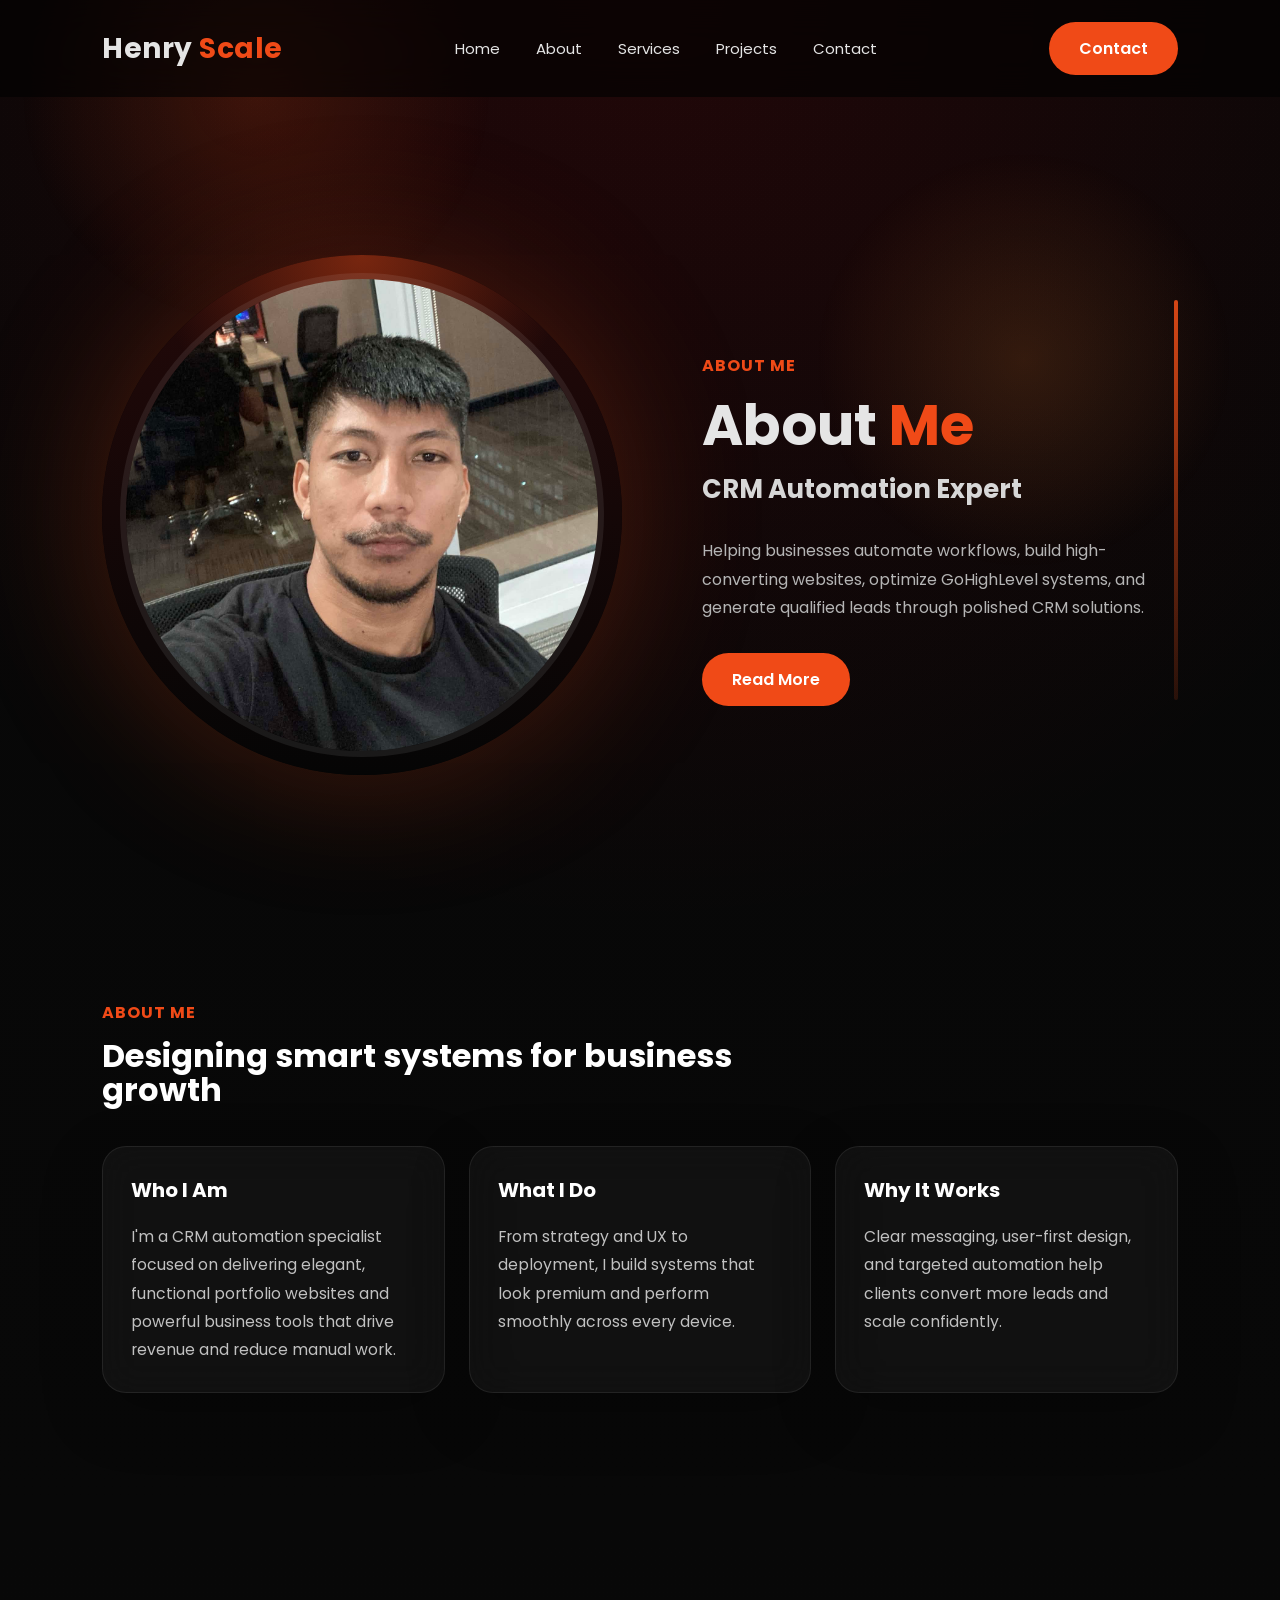
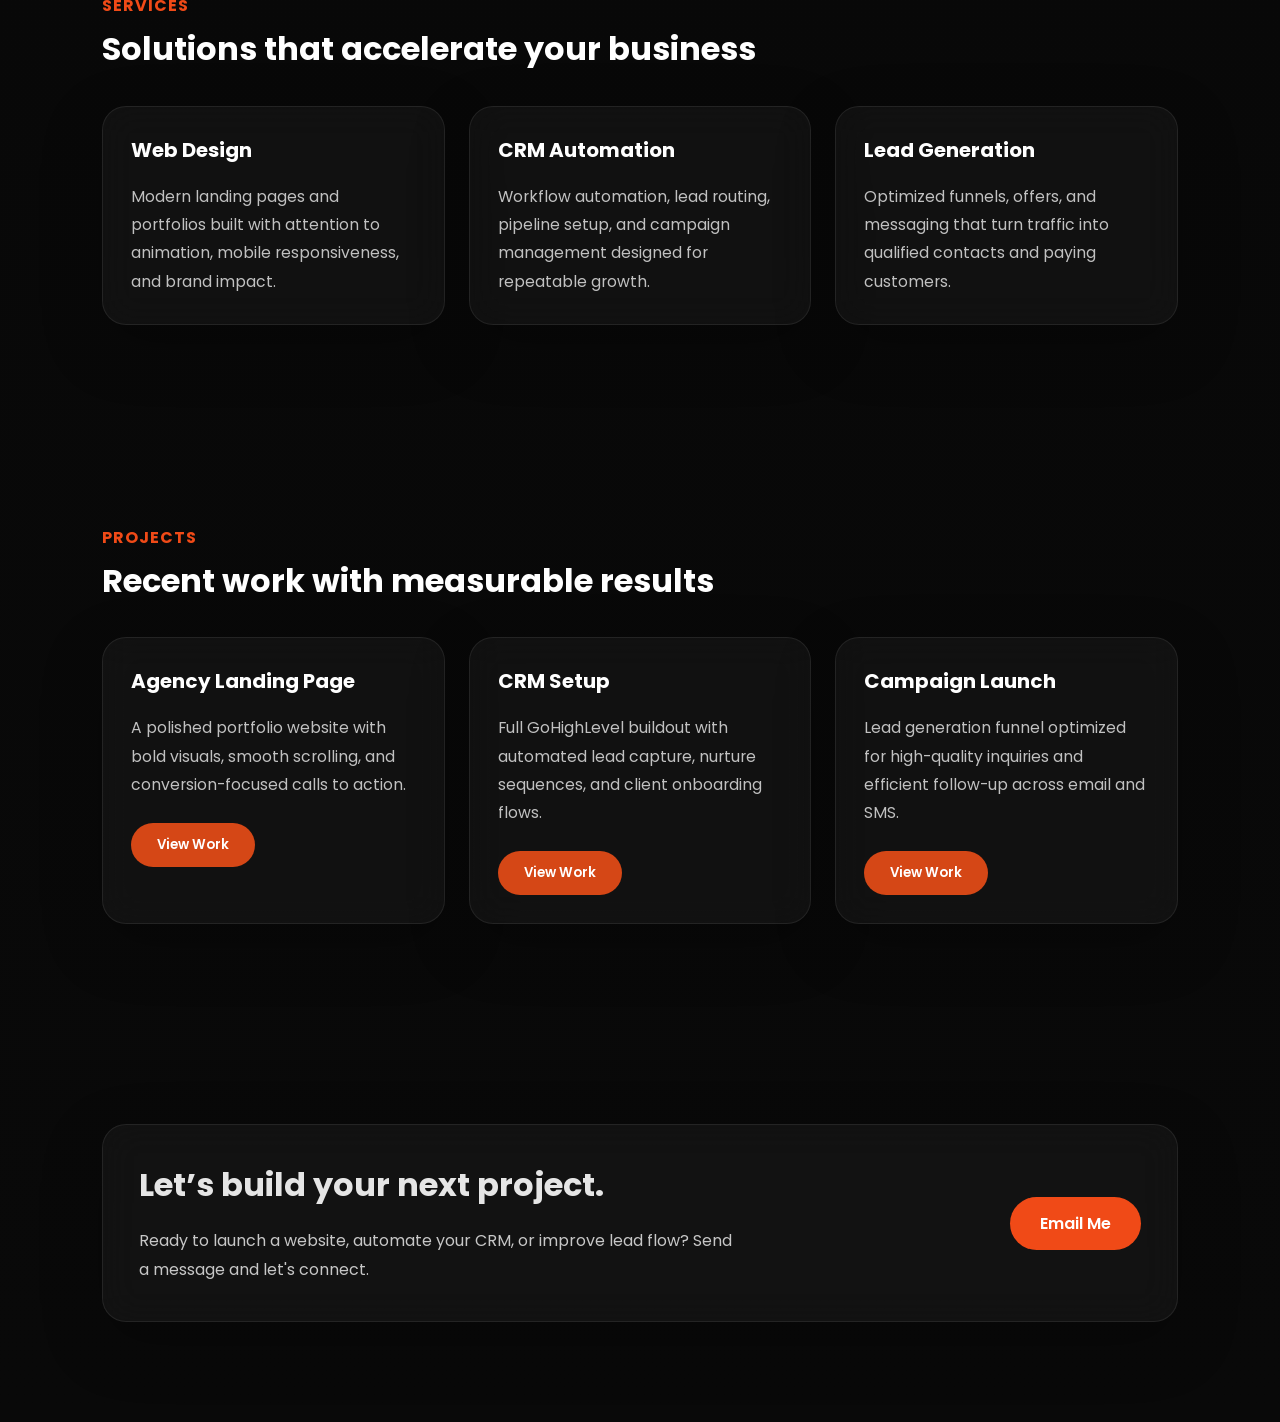
==== index/index.html @ 621b2a61 "Initial portfolio website" ====
<!DOCTYPE html>
<html lang="en">

<head>
    <meta charset="UTF-8">
    <meta name="viewport" content="width=device-width, initial-scale=1.0">
    <title>Henry Scale | Portfolio</title>

    <link rel="preconnect" href="https://fonts.googleapis.com">
    <link rel="preconnect" href="https://fonts.gstatic.com" crossorigin>
    <link href="https://fonts.googleapis.com/css2?family=Poppins:wght@200;300;400;500;600;700;800&display=swap" rel="stylesheet">
    <link rel="stylesheet" href="../css/style.css">
</head>

<body>
    <header>
        <nav class="navbar">
            <div class="logo">Henry <span>Scale</span></div>
            <ul class="nav-links">
                <li><a href="#home">Home</a></li>
                <li><a href="#about">About</a></li>
                <li><a href="#services">Services</a></li>
                <li><a href="#projects">Projects</a></li>
                <li><a href="#contact">Contact</a></li>
            </ul>
            <a href="#contact" class="btn">Contact</a>
        </nav>
    </header>

    <main>
        <section class="hero" id="home">
            <div class="hero-left">
                <div class="image-circle">
                    <img src="../images/profile.png.jpg" alt="Henry Scale">
                </div>
            </div>
            <div class="hero-right">
                <p class="eyebrow">About Me</p>
                <h1>About <span>Me</span></h1>
                <h2>CRM Automation Expert</h2>
                <p>Helping businesses automate workflows, build high-converting websites, optimize GoHighLevel systems, and generate qualified leads through polished CRM solutions.</p>
                <a href="#contact" class="btn btn-read-more">Read More</a>
            </div>
        </section>

        <section class="about" id="about">
            <div class="section-head">
                <span>About Me</span>
                <h2>Designing smart systems for business growth</h2>
            </div>
            <div class="about-grid">
                <div class="about-card">
                    <h3>Who I Am</h3>
                    <p>I'm a CRM automation specialist focused on delivering elegant, functional portfolio websites and powerful business tools that drive revenue and reduce manual work.</p>
                </div>
                <div class="about-card">
                    <h3>What I Do</h3>
                    <p>From strategy and UX to deployment, I build systems that look premium and perform smoothly across every device.</p>
                </div>
                <div class="about-card">
                    <h3>Why It Works</h3>
                    <p>Clear messaging, user-first design, and targeted automation help clients convert more leads and scale confidently.</p>
                </div>
            </div>
        </section>

        <section class="services" id="services">
            <div class="section-head">
                <span>Services</span>
                <h2>Solutions that accelerate your business</h2>
            </div>
            <div class="service-grid">
                <article class="service-card">
                    <h3>Web Design</h3>
                    <p>Modern landing pages and portfolios built with attention to animation, mobile responsiveness, and brand impact.</p>
                </article>
                <article class="service-card">
                    <h3>CRM Automation</h3>
                    <p>Workflow automation, lead routing, pipeline setup, and campaign management designed for repeatable growth.</p>
                </article>
                <article class="service-card">
                    <h3>Lead Generation</h3>
                    <p>Optimized funnels, offers, and messaging that turn traffic into qualified contacts and paying customers.</p>
                </article>
            </div>
        </section>

        <section class="projects" id="projects">
            <div class="section-head">
                <span>Projects</span>
                <h2>Recent work with measurable results</h2>
            </div>
            <div class="project-grid">
                <article class="project-card">
                    <h3>Agency Landing Page</h3>
                    <p>A polished portfolio website with bold visuals, smooth scrolling, and conversion-focused calls to action.</p>
                    <button class="project-btn" data-modal="modal-1">View Work</button>
                </article>
                <article class="project-card">
                    <h3>CRM Setup</h3>
                    <p>Full GoHighLevel buildout with automated lead capture, nurture sequences, and client onboarding flows.</p>
                    <button class="project-btn" data-modal="modal-2">View Work</button>
                </article>
                <article class="project-card">
                    <h3>Campaign Launch</h3>
                    <p>Lead generation funnel optimized for high-quality inquiries and efficient follow-up across email and SMS.</p>
                    <button class="project-btn" data-modal="modal-3">View Work</button>
                </article>
            </div>
        </section>

        <section class="contact" id="contact">
            <div class="contact-card">
                <div>
                    <h2>Let’s build your next project.</h2>
                    <p>Ready to launch a website, automate your CRM, or improve lead flow? Send a message and let's connect.</p>
                </div>
                <a href="mailto:hello@henryscale.com" class="btn">Email Me</a>
            </div>
        </section>

        <div class="modal-overlay" id="modal-1">
            <div class="modal-card">
                <button class="modal-close">×</button>
                <h3>Agency Landing Page Samples</h3>
                <p>Examples of polished portfolio pages built for agencies and personal brands, with strong visuals and conversion-focused layouts.</p>
                <ul>
                    <li>Landing page design with hero call-to-action and service highlights</li>
                    <li>Responsive mobile layout with animated section transitions</li>
                    <li>Custom portfolio gallery with client testimonials</li>
                </ul>
            </div>
        </div>

        <div class="modal-overlay" id="modal-2">
            <div class="modal-card">
                <button class="modal-close">×</button>
                <h3>CRM Setup Samples</h3>
                <p>CRM setups that include automated lead capture, email sequences, appointment workflows, and pipeline management.</p>
                <ul>
                    <li>Automated client intake forms and lead qualification funnels</li>
                    <li>Pipeline stages and task automation for sales teams</li>
                    <li>Follow-up reminders, SMS nurture flows, and reporting dashboards</li>
                </ul>
            </div>
        </div>

        <div class="modal-overlay" id="modal-3">
            <div class="modal-card">
                <button class="modal-close">×</button>
                <h3>Campaign Launch Samples</h3>
                <p>Campaign examples showing lead magnets, email funnels, and retargeting flows designed to convert prospects.</p>
                <ul>
                    <li>High-converting landing pages with lead capture offers</li>
                    <li>Multi-step email and SMS sequences for new leads</li>
                    <li>Performance tracking for CPL and conversion optimization</li>
                </ul>
            </div>
        </div>
    </main>

    <script src="../js/script.js"></script>
</body>
</html>
---- css/style.css ----
* {
    margin: 0;
    padding: 0;
    box-sizing: border-box;
    font-family: 'Poppins', sans-serif;
}

:root {
    --bg: #050505;
    --surface: #0f0f10;
    --text: #e5e5e5;
    --muted: #9a9a9a;
    --accent: #f04a17;
    --accent-dark: #b20710;
}

html {
    scroll-behavior: smooth;
}

body {
    background: radial-gradient(circle at top, rgba(229, 9, 20, 0.12), transparent 30%),
        linear-gradient(180deg, #070707 0%, #090909 100%);
    color: var(--text);
    overflow-x: hidden;
}

a {
    text-decoration: none;
    color: inherit;
}

ul {
    list-style: none;
}

img {
    max-width: 100%;
    display: block;
}

body::before {
    content: '';
    position: fixed;
    inset: 0;
    background: radial-gradient(circle at 20% 10%, rgba(224, 74, 23, 0.2), transparent 18%),
        radial-gradient(circle at 80% 40%, rgba(255, 143, 54, 0.14), transparent 18%);
    pointer-events: none;
    z-index: -1;
}

.navbar {
    width: 100%;
    display: flex;
    justify-content: space-between;
    align-items: center;
    padding: 22px 8%;
    position: fixed;
    top: 0;
    left: 0;
    background: rgba(3, 3, 3, 0.65);
    backdrop-filter: blur(18px);
    z-index: 1000;
}

.logo {
    font-size: 28px;
    font-weight: 700;
    letter-spacing: 0.5px;
}

.logo span {
    color: var(--accent);
}

.nav-links {
    display: flex;
    gap: 36px;
    align-items: center;
}

.nav-links a {
    font-size: 15px;
    color: var(--text);
    transition: color 0.25s ease;
}

.nav-links a:hover,
.nav-links a:focus {
    color: var(--accent);
}

.btn,
.btn-outline {
    display: inline-flex;
    align-items: center;
    justify-content: center;
    border-radius: 999px;
    font-weight: 600;
    transition: all 0.3s ease;
}

.btn {
    padding: 14px 30px;
    background: var(--accent);
    color: white;
}

.btn:hover {
    background: var(--accent-dark);
    box-shadow: 0 0 30px rgba(224, 74, 23, 0.3);
}

.btn-outline {
    padding: 14px 30px;
    border: 2px solid var(--accent);
    color: var(--text);
}

.btn-outline:hover {
    background: rgba(224, 74, 23, 0.1);
    border-color: rgba(224, 74, 23, 0.9);
}

.btn-read-more {
    margin-top: 30px;
}

main {
    padding-top: 100px;
}

.hero {
    width: 100%;
    min-height: calc(100vh - 100px);
    display: grid;
    grid-template-columns: 1fr 1fr;
    align-items: center;
    gap: 80px;
    padding: 120px 8% 90px;
    position: relative;
}

.hero::after {
    content: '';
    position: absolute;
    right: 8%;
    top: 25%;
    width: 4px;
    height: 50%;
    background: linear-gradient(180deg, rgba(224, 74, 23, 0.95), rgba(224, 74, 23, 0.15));
    border-radius: 999px;
}

.hero-left {
    display: flex;
    justify-content: center;
}

.hero-right {
    max-width: 520px;
}

.hero-right .eyebrow {
    color: var(--accent);
    letter-spacing: 1px;
    text-transform: uppercase;
    margin-bottom: 18px;
    font-weight: 700;
}

.hero-right h1 {
    font-size: clamp(3.5rem, 4vw, 5.2rem);
    line-height: 0.95;
    margin: 0;
}

.hero-right h1 span {
    color: var(--accent);
}

.hero-right h2 {
    margin-top: 18px;
    font-size: clamp(1.6rem, 2vw, 2.4rem);
    color: #d7d7d7;
}

.hero-right p {
    margin-top: 28px;
    line-height: 1.8;
    font-size: 1rem;
    color: #b5b5b5;
    max-width: 540px;
}

.image-circle {
    width: 520px;
    height: 520px;
    border-radius: 50%;
    background: radial-gradient(circle at top, rgba(224, 74, 23, 0.45), transparent 35%),
        radial-gradient(circle at center, rgba(255, 255, 255, 0.08), transparent 40%),
        linear-gradient(180deg, #240909 0%, #050505 100%);
    box-shadow: 0 0 140px rgba(224, 74, 23, 0.28);
    display: grid;
    place-items: center;
    animation: float 6s ease-in-out infinite;
    padding: 18px;
}

.image-circle img {
    width: 100%;
    height: 100%;
    border-radius: 50%;
    object-fit: cover;
    border: 6px solid rgba(255, 255, 255, 0.08);
}

@keyframes float {
    0%, 100% {
        transform: translateY(0px);
    }
    50% {
        transform: translateY(-18px);
    }
}

.section-head {
    max-width: 720px;
    margin-bottom: 40px;
}

.section-head span {
    display: inline-block;
    color: var(--accent);
    font-weight: 700;
    letter-spacing: 1px;
    text-transform: uppercase;
    margin-bottom: 14px;
}

.section-head h2 {
    font-size: clamp(2rem, 2.5vw, 3rem);
    line-height: 1.05;
    color: white;
}

.about,
.services,
.projects,
.contact {
    padding: 100px 8%;
}

.about-grid,
.service-grid,
.project-grid {
    display: grid;
    gap: 24px;
}

.about-grid {
    grid-template-columns: repeat(3, minmax(220px, 1fr));
}

.about-card,
.service-card,
.project-card,
.contact-card {
    background: rgba(255, 255, 255, 0.04);
    border: 1px solid rgba(255, 255, 255, 0.08);
    border-radius: 24px;
    padding: 28px;
    backdrop-filter: blur(18px);
    box-shadow: 0 20px 60px rgba(0, 0, 0, 0.25);
}

.about-card h3,
.service-card h3,
.project-card h3 {
    margin-bottom: 18px;
    font-size: 1.25rem;
    color: white;
}

.about-card p,
.service-card p,
.project-card p {
    line-height: 1.8;
    color: #c1c1c1;
    font-size: 0.98rem;
}

.service-grid {
    grid-template-columns: repeat(3, minmax(240px, 1fr));
}

.project-grid {
    grid-template-columns: repeat(3, minmax(240px, 1fr));
}

.contact-card {
    display: flex;
    justify-content: space-between;
    align-items: center;
    gap: 24px;
    padding: 36px;
}

.contact-card h2 {
    font-size: clamp(2rem, 2.2vw, 2.6rem);
    margin-bottom: 18px;
}

.contact-card p {
    color: #c7c7c7;
    line-height: 1.8;
    max-width: 600px;
}

.contact-card .btn {
    white-space: nowrap;
}

.project-btn {
    margin-top: 24px;
    width: fit-content;
    padding: 12px 26px;
    border: none;
    border-radius: 999px;
    background: rgba(224, 74, 23, 0.95);
    color: white;
    font-weight: 600;
    cursor: pointer;
    transition: transform 0.2s ease, box-shadow 0.2s ease;
}

.project-btn:hover {
    transform: translateY(-2px);
    box-shadow: 0 14px 24px rgba(224, 74, 23, 0.22);
}

.modal-overlay {
    position: fixed;
    inset: 0;
    display: none;
    align-items: center;
    justify-content: center;
    background: rgba(0, 0, 0, 0.85);
    z-index: 1100;
    padding: 28px;
}

.modal-overlay.active {
    display: flex;
}

.modal-card {
    width: min(680px, 100%);
    background: #0b0b0b;
    border: 1px solid rgba(255, 255, 255, 0.08);
    border-radius: 28px;
    padding: 32px 34px;
    box-shadow: 0 24px 80px rgba(0, 0, 0, 0.4);
    position: relative;
}

.modal-card h3 {
    margin-bottom: 18px;
    color: white;
}

.modal-card p {
    color: #c7c7c7;
    line-height: 1.8;
    margin-bottom: 18px;
}

.modal-card ul {
    list-style: disc;
    margin-left: 20px;
    color: #d1d1d1;
    line-height: 1.85;
}

.modal-card ul li {
    margin-bottom: 12px;
}

.modal-close {
    position: absolute;
    top: 20px;
    right: 20px;
    width: 42px;
    height: 42px;
    border: none;
    border-radius: 50%;
    background: rgba(255, 255, 255, 0.08);
    color: white;
    font-size: 22px;
    cursor: pointer;
    display: grid;
    place-items: center;
    transition: background 0.2s ease;
}

.modal-close:hover {
    background: rgba(224, 74, 23, 0.9);
}

.sticky {
    background: rgba(10, 10, 10, 0.95);
    box-shadow: 0 16px 40px rgba(0, 0, 0, 0.35);
}

@media (max-width: 1080px) {
    .hero {
        grid-template-columns: 1fr;
        text-align: center;
        padding-top: 140px;
    }

    .hero-left,
    .hero-right {
        width: 100%;
    }

    .hero-right {
        justify-content: center;
    }

    .about-grid,
    .service-grid,
    .project-grid {
        grid-template-columns: repeat(2, minmax(220px, 1fr));
    }
}

@media (max-width: 820px) {
    .navbar {
        padding: 18px 6%;
    }

    .nav-links {
        display: none;
    }

    .hero {
        padding: 120px 6% 60px;
    }

    .section-head h2 {
        font-size: 2rem;
    }

    .about-grid,
    .service-grid,
    .project-grid {
        grid-template-columns: 1fr;
    }

    .contact-card {
        flex-direction: column;
        align-items: flex-start;
    }
}

@media (max-width: 600px) {
    .hero {
        padding: 100px 5% 50px;
    }

    .hero-left h1 {
        font-size: 3.5rem;
    }

    .hero-left h2 {
        font-size: 1.8rem;
    }

    .btn,
    .btn-outline {
        width: 100%;
    }

    .hero-buttons {
        flex-direction: column;
    }
}
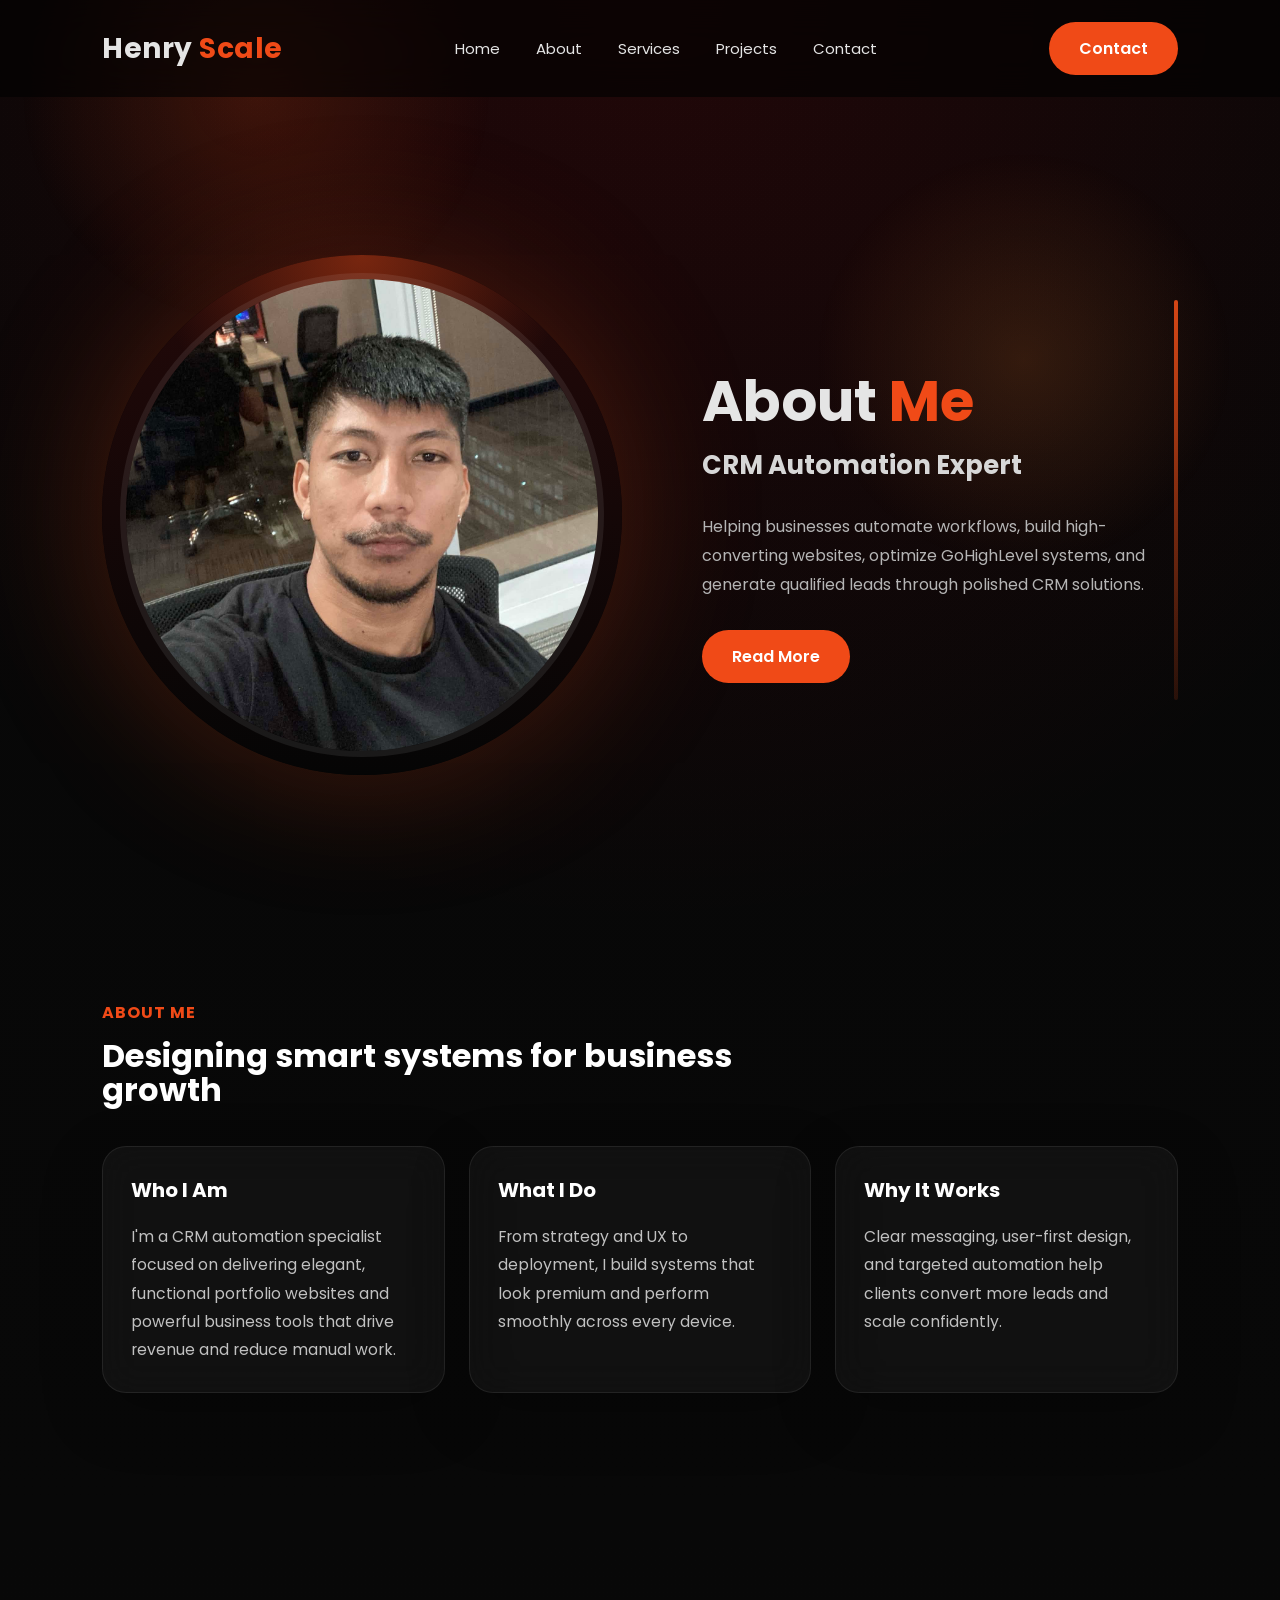
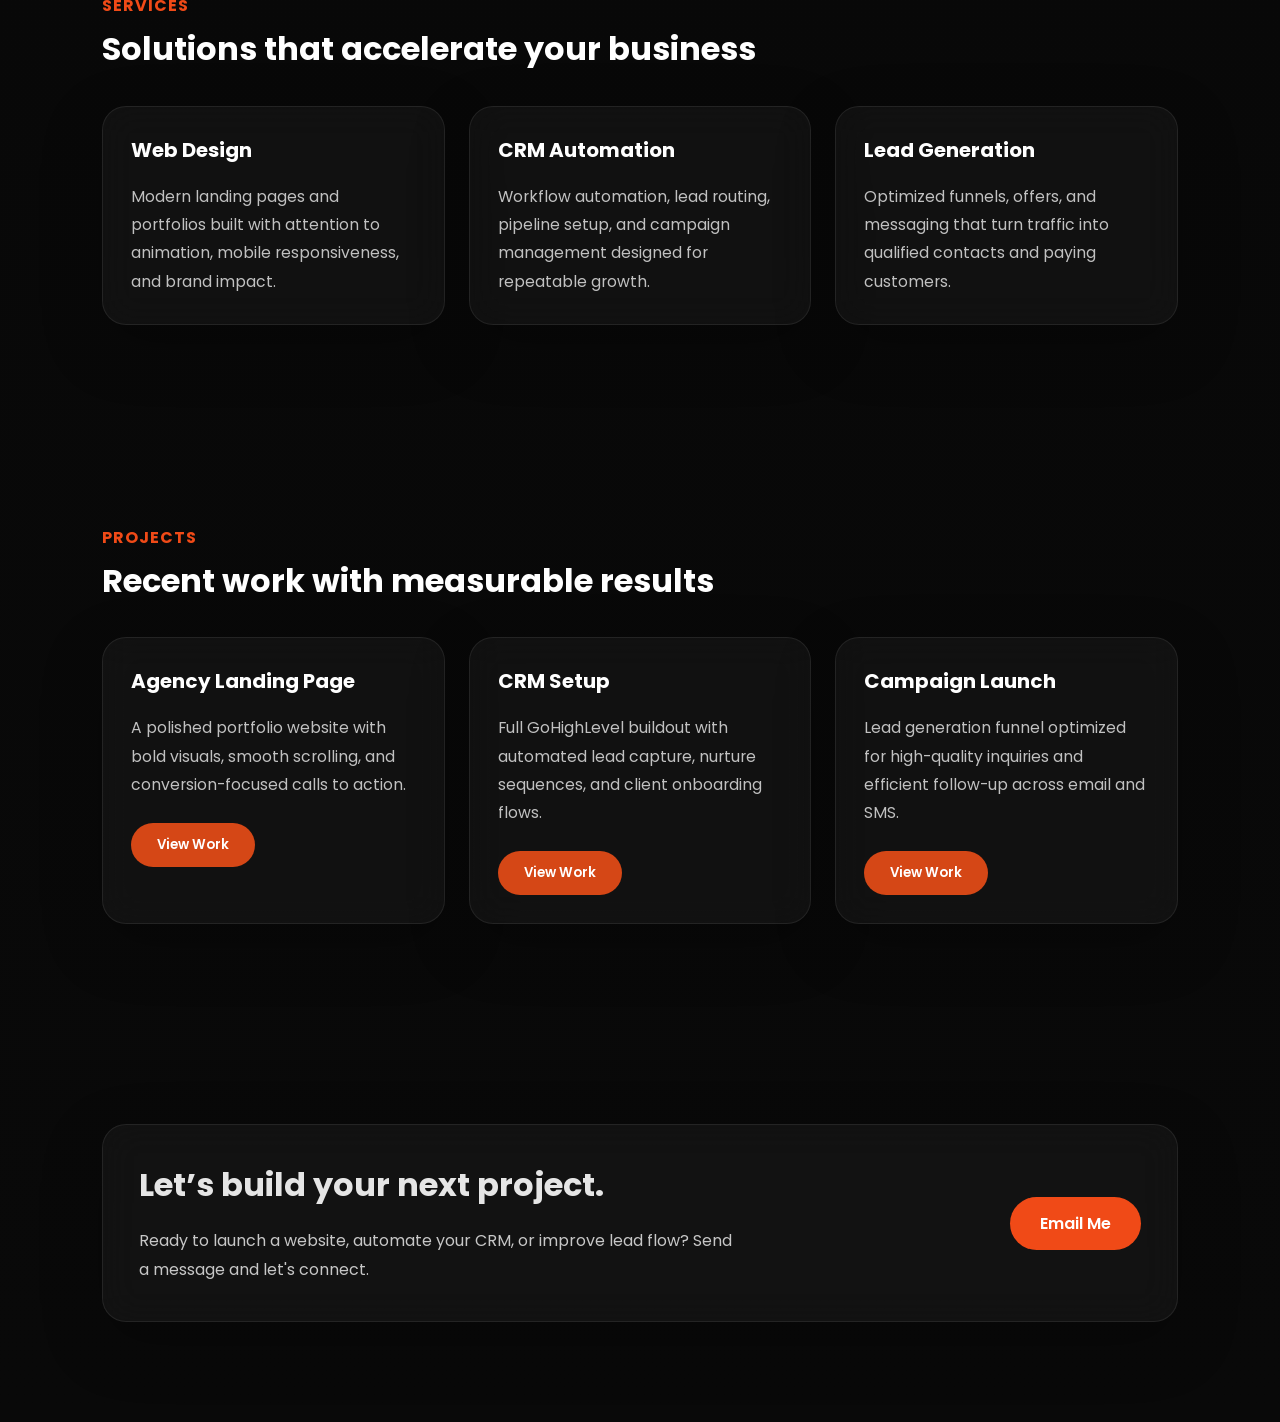
==== commit 408b2ede: "Update nested index copy" ====
--- a/index/index.html
+++ b/index/index.html
@@ -35,7 +35,7 @@
                 </div>
             </div>
             <div class="hero-right">
-                <p class="eyebrow">About Me</p>
+                <p class="eyebrow"></p>
                 <h1>About <span>Me</span></h1>
                 <h2>CRM Automation Expert</h2>
                 <p>Helping businesses automate workflows, build high-converting websites, optimize GoHighLevel systems, and generate qualified leads through polished CRM solutions.</p>
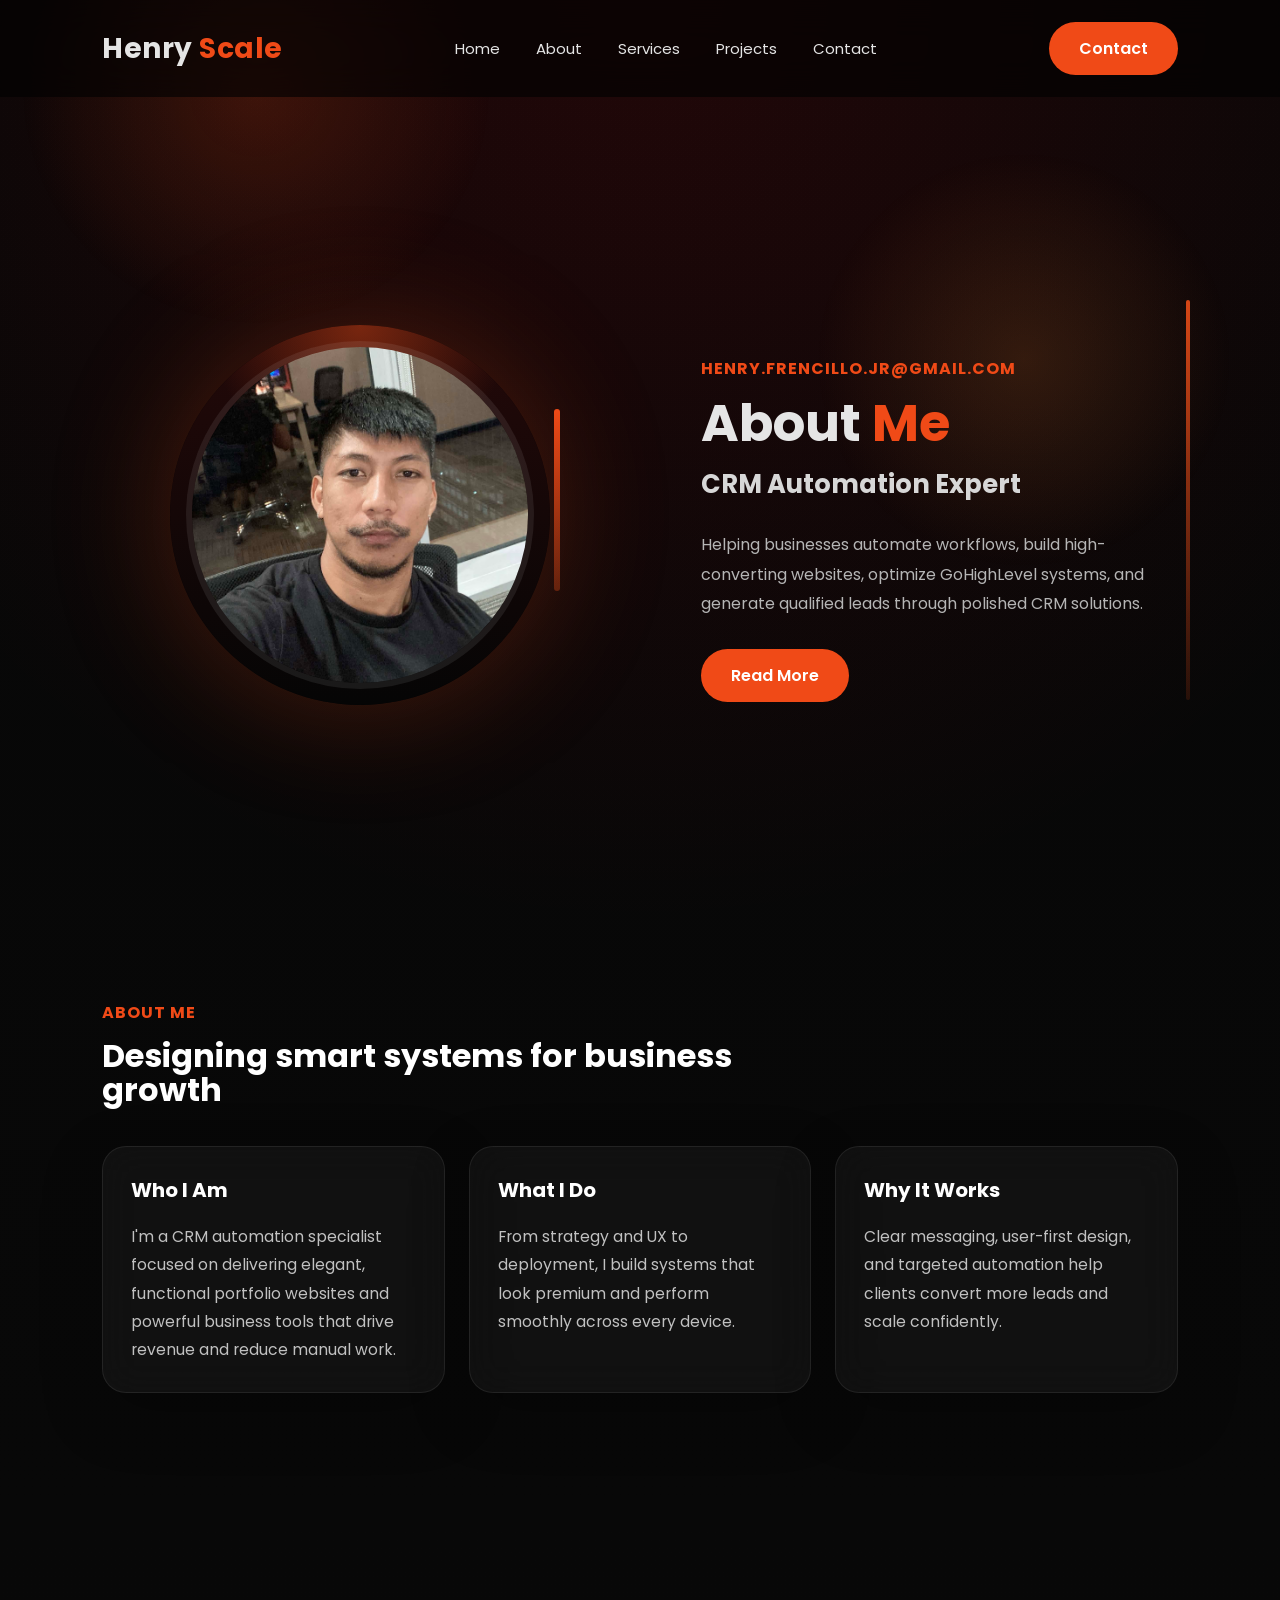
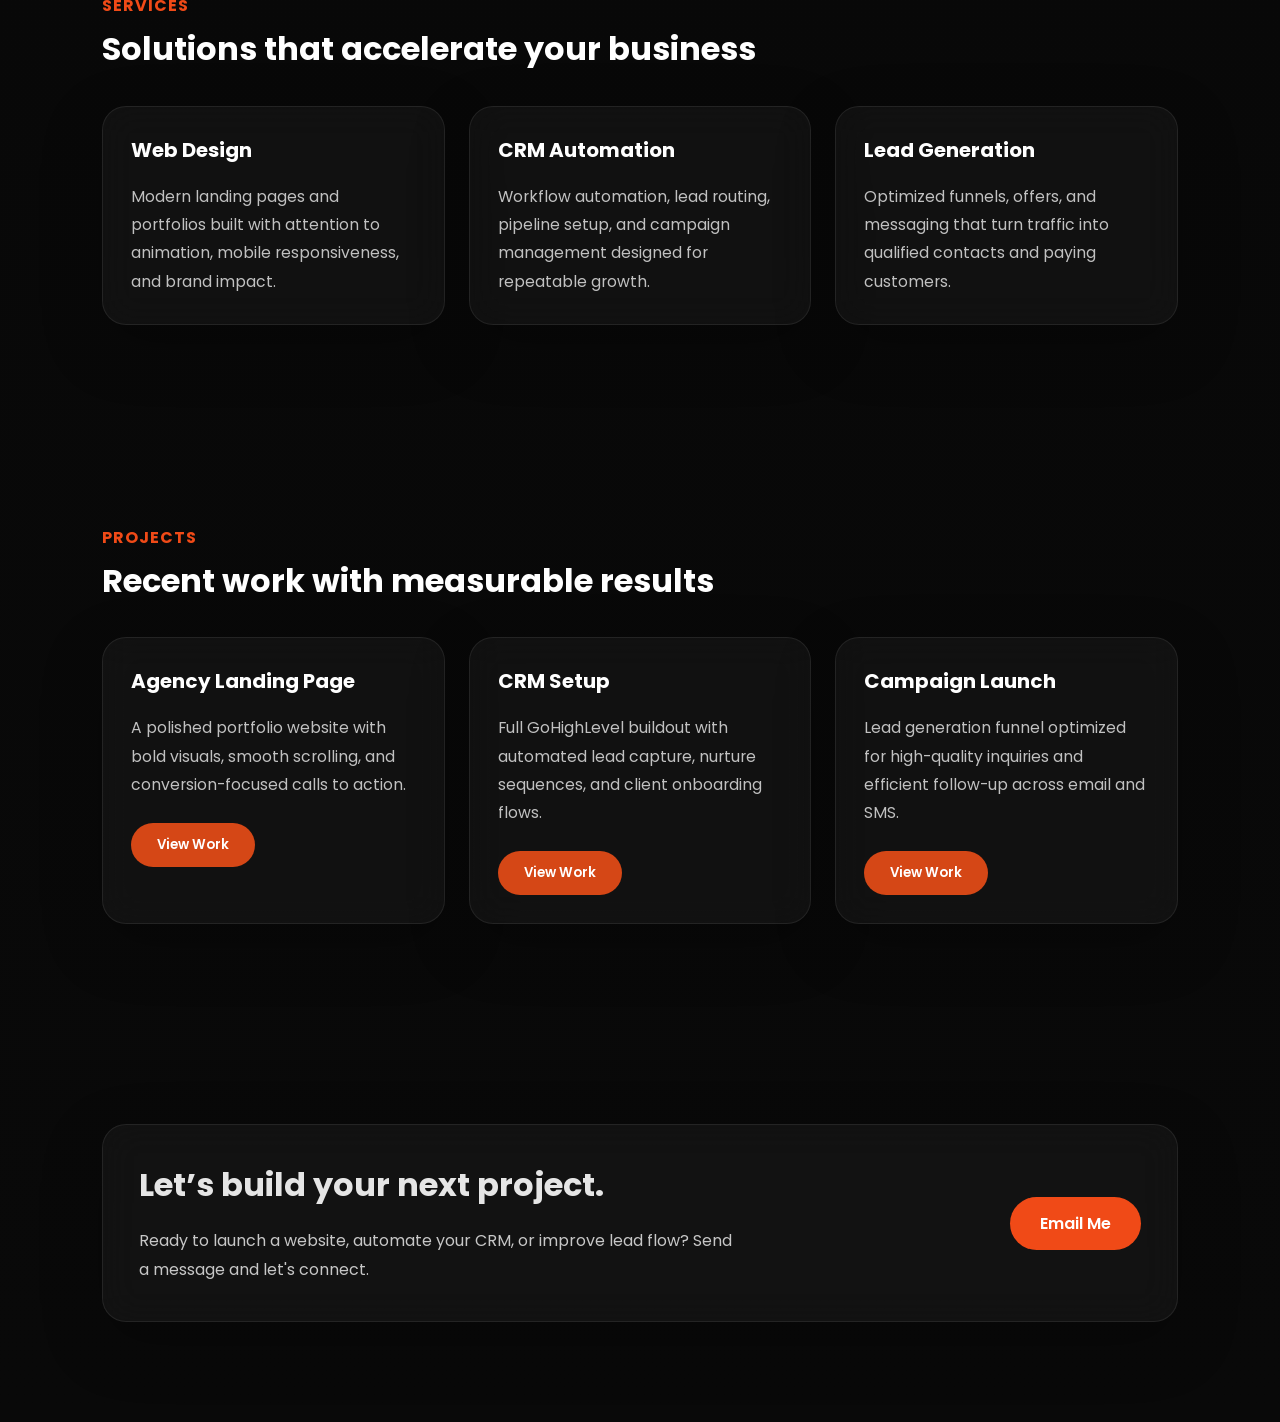
==== commit ced4e7b4: "Cache-bust CSS/JS with current commit to force browsers to fetch latest assets" ====
--- a/index/index.html
+++ b/index/index.html
@@ -9,7 +9,7 @@
     <link rel="preconnect" href="https://fonts.googleapis.com">
     <link rel="preconnect" href="https://fonts.gstatic.com" crossorigin>
     <link href="https://fonts.googleapis.com/css2?family=Poppins:wght@200;300;400;500;600;700;800&display=swap" rel="stylesheet">
-    <link rel="stylesheet" href="../css/style.css">
+    <link rel="stylesheet" href="../css/style.css?v=67f65a3">
 </head>
 
 <body>
@@ -35,7 +35,7 @@
                 </div>
             </div>
             <div class="hero-right">
-                <p class="eyebrow"></p>
+                <p class="eyebrow">Henry.frencillo.jr@gmail.com</p>
                 <h1>About <span>Me</span></h1>
                 <h2>CRM Automation Expert</h2>
                 <p>Helping businesses automate workflows, build high-converting websites, optimize GoHighLevel systems, and generate qualified leads through polished CRM solutions.</p>
@@ -159,6 +159,6 @@
         </div>
     </main>
 
-    <script src="../js/script.js"></script>
+    <script src="../js/script.js?v=67f65a3"></script>
 </body>
 </html>
--- a/css/style.css
+++ b/css/style.css
@@ -134,17 +134,18 @@
     width: 100%;
     min-height: calc(100vh - 100px);
     display: grid;
-    grid-template-columns: 1fr 1fr;
+    grid-template-columns: 1.05fr 0.95fr;
     align-items: center;
-    gap: 80px;
-    padding: 120px 8% 90px;
+    gap: 70px;
+    padding: 110px 7% 80px;
     position: relative;
+    overflow: hidden;
 }
 
 .hero::after {
     content: '';
     position: absolute;
-    right: 8%;
+    right: 7%;
     top: 25%;
     width: 4px;
     height: 50%;
@@ -155,23 +156,31 @@
 .hero-left {
     display: flex;
     justify-content: center;
+    width: 100%;
 }
 
 .hero-right {
     max-width: 520px;
+}
+
+.hero-right p,
+.hero-right h2,
+.hero-right h1,
+.hero-right .eyebrow {
+    width: 100%;
 }
 
 .hero-right .eyebrow {
     color: var(--accent);
     letter-spacing: 1px;
     text-transform: uppercase;
-    margin-bottom: 18px;
+    margin-bottom: 14px;
     font-weight: 700;
 }
 
 .hero-right h1 {
-    font-size: clamp(3.5rem, 4vw, 5.2rem);
-    line-height: 0.95;
+    font-size: clamp(3rem, 4vw, 4.5rem);
+    line-height: 1;
     margin: 0;
 }
 
@@ -180,31 +189,46 @@
 }
 
 .hero-right h2 {
-    margin-top: 18px;
-    font-size: clamp(1.6rem, 2vw, 2.4rem);
+    margin-top: 16px;
+    font-size: clamp(1.5rem, 2vw, 2.2rem);
     color: #d7d7d7;
 }
 
 .hero-right p {
-    margin-top: 28px;
-    line-height: 1.8;
+    margin-top: 26px;
+    line-height: 1.85;
     font-size: 1rem;
     color: #b5b5b5;
-    max-width: 540px;
+    max-width: 520px;
 }
 
 .image-circle {
-    width: 520px;
-    height: 520px;
+    width: 380px;
+    height: 380px;
+    min-width: 260px;
+    min-height: 260px;
     border-radius: 50%;
+    overflow: visible;
     background: radial-gradient(circle at top, rgba(224, 74, 23, 0.45), transparent 35%),
         radial-gradient(circle at center, rgba(255, 255, 255, 0.08), transparent 40%),
         linear-gradient(180deg, #240909 0%, #050505 100%);
-    box-shadow: 0 0 140px rgba(224, 74, 23, 0.28);
+    box-shadow: 0 0 120px rgba(224, 74, 23, 0.28);
     display: grid;
     place-items: center;
     animation: float 6s ease-in-out infinite;
-    padding: 18px;
+    padding: 16px;
+    position: relative;
+}
+
+.image-circle::before {
+    content: '';
+    position: absolute;
+    top: 22%;
+    right: -10px;
+    width: 6px;
+    height: 48%;
+    border-radius: 999px;
+    background: linear-gradient(180deg, rgba(240, 74, 23, 1), rgba(224, 74, 23, 0.35));
 }
 
 .image-circle img {
@@ -214,6 +238,13 @@
     object-fit: cover;
     border: 6px solid rgba(255, 255, 255, 0.08);
 }
+
+.image-circle .profile-inner {
+    position: relative;
+    width: 100%;
+    height: 100%;
+}
+
 
 @keyframes float {
     0%, 100% {
@@ -437,15 +468,32 @@
 
 @media (max-width: 820px) {
     .navbar {
-        padding: 18px 6%;
+        padding: 16px 5%;
+    }
+
+    .logo {
+        font-size: 24px;
     }
 
     .nav-links {
         display: none;
     }
 
+    .btn {
+        padding: 12px 24px;
+    }
+
     .hero {
-        padding: 120px 6% 60px;
+        padding: 95px 6% 55px;
+    }
+
+    .hero::after {
+        display: none;
+    }
+
+    /* Hide the profile accent line on tablets/phones */
+    .image-circle::before {
+        display: none !important;
     }
 
     .section-head h2 {
@@ -466,15 +514,60 @@
 
 @media (max-width: 600px) {
     .hero {
-        padding: 100px 5% 50px;
-    }
-
-    .hero-left h1 {
-        font-size: 3.5rem;
-    }
-
-    .hero-left h2 {
-        font-size: 1.8rem;
+        padding: 80px 5% 30px;
+        min-height: auto;
+        grid-template-columns: 1fr;
+        gap: 20px;
+    }
+
+    .hero-left {
+        margin: 0 auto;
+        width: min(240px, 88vw);
+        order: 1;
+    }
+
+    .hero-right {
+        max-width: 100%;
+        padding-top: 0;
+        order: 2;
+        text-align: center;
+    }
+    .image-circle::before {
+        display: none;
+    }
+
+    .hero-right h1 {
+        font-size: 1.9rem;
+    }
+
+    .hero-right h2 {
+        font-size: 1.3rem;
+    }
+
+    .hero-right p {
+        font-size: 0.9rem;
+    }
+
+    .hero-right .eyebrow {
+        font-size: 0.72rem;
+        letter-spacing: 0.7px;
+    }
+
+    .hero-right {
+        text-align: left;
+    }
+
+    .image-circle {
+        width: min(240px, 88vw);
+        height: min(240px, 88vw);
+        padding: 12px;
+    }
+
+    .image-circle::before {
+        top: 22%;
+        right: 10px;
+        width: 4px;
+        height: 40%;
     }
 
     .btn,
@@ -484,5 +577,6 @@
 
     .hero-buttons {
         flex-direction: column;
-    }
-}
+        gap: 16px;
+    }
+}
